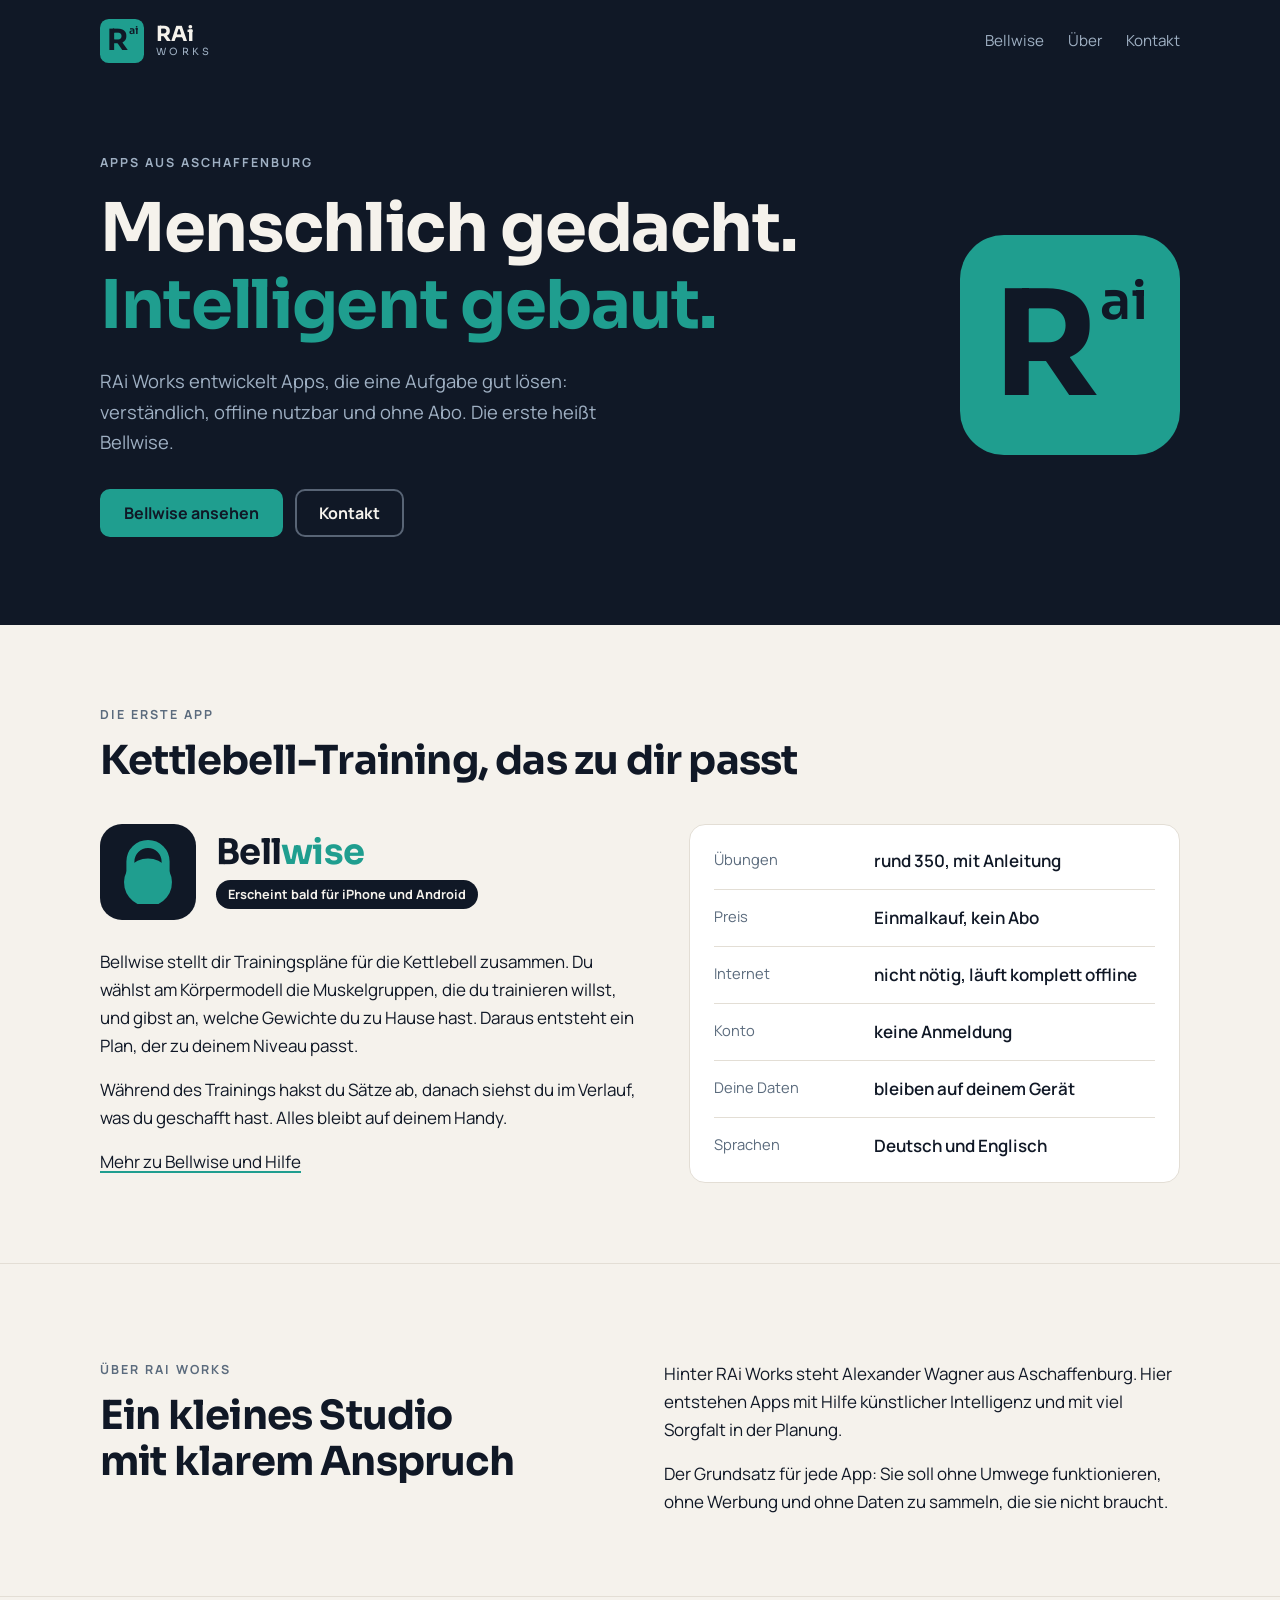
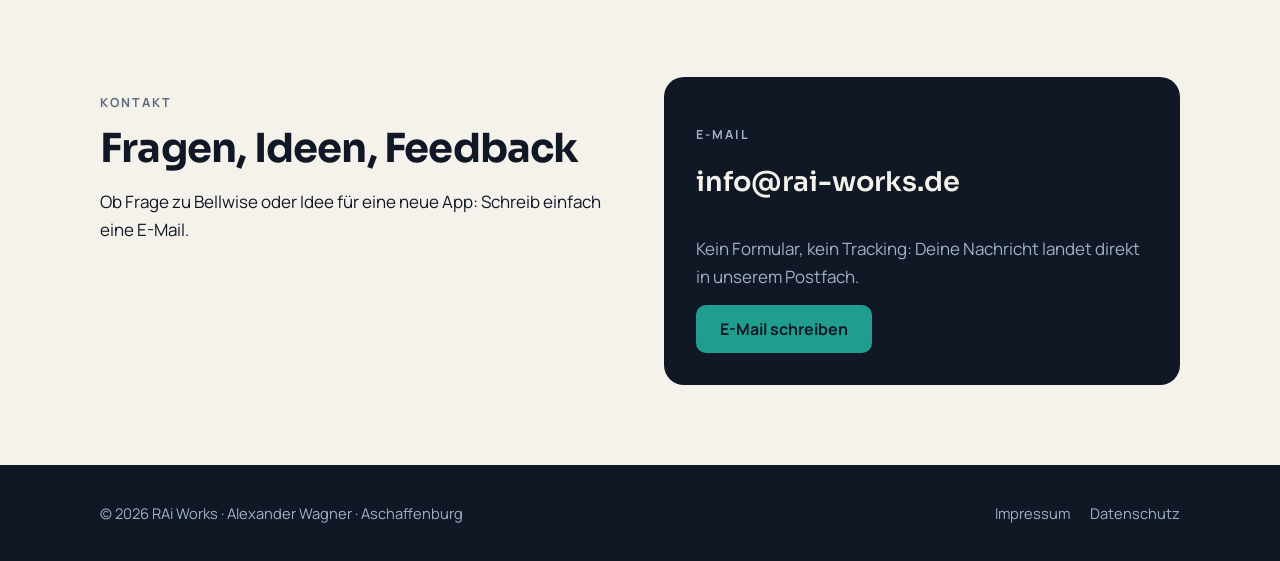
==== index.html @ acc21afa "Webseite rai-works.de: Startseite, Bellwise, Impressum, Datenschutz Co-Authored-By: Claude Opus 5.5 " ====
<!doctype html>
<html lang="de">
<head>
<meta charset="utf-8">
<meta name="viewport" content="width=device-width, initial-scale=1">
<title>RAi Works</title>
<meta name="description" content="RAi Works aus Aschaffenburg entwickelt Apps, die offline funktionieren und ohne Abo auskommen. Erste App: Bellwise für Kettlebell-Training.">
<link rel="icon" href="assets/favicon.svg" type="image/svg+xml">
<link rel="preload" href="assets/fonts/sora.woff2" as="font" type="font/woff2" crossorigin>
<link rel="stylesheet" href="assets/style.css">
</head>
<body>
<a class="skip" href="#inhalt">Zum Inhalt springen</a>
<header class="site-head">
  <div class="wrap">
    <a class="brand" href="index.html" aria-label="RAi Works – Startseite">
      <span class="tile" aria-hidden="true"><span class="r">R</span><span class="ai">ai</span></span>
      <span class="wordmark"><b>RAi</b><span>WORKS</span></span>
    </a>
    <nav class="nav" aria-label="Hauptmenü"><a href="bellwise.html">Bellwise</a><a href="index.html#ueber">Über</a><a href="index.html#kontakt">Kontakt</a></nav>
  </div>
</header>
<main id="inhalt">
<section class="hero">
  <div class="wrap">
    <div>
      <p class="eyebrow">Apps aus Aschaffenburg</p>
      <h1>Menschlich gedacht.<br><em>Intelligent gebaut.</em></h1>
      <p class="lead">RAi Works entwickelt Apps, die eine Aufgabe gut lösen: verständlich, offline nutzbar und ohne Abo. Die erste heißt Bellwise.</p>
      <div class="actions">
        <a class="btn" href="bellwise.html">Bellwise ansehen</a>
        <a class="btn ghost" href="#kontakt">Kontakt</a>
      </div>
    </div>
    <span class="tile" aria-hidden="true"><span class="r">R</span><span class="ai">ai</span></span>
  </div>
</section>

<section class="section" id="bellwise">
  <div class="wrap">
    <p class="eyebrow">Die erste App</p>
    <h2>Kettlebell-Training, das zu dir passt</h2>
    <div class="app">
      <div>
        <div class="app-head">
          <img class="app-icon" src="assets/bellwise-icon.svg" alt="" width="96" height="96">
          <div>
            <div class="app-name">Bell<span>wise</span></div>
            <span class="pill">Erscheint bald für iPhone und Android</span>
          </div>
        </div>
        <div class="app-text">
          <p>Bellwise stellt dir Trainingspläne für die Kettlebell zusammen. Du wählst am Körpermodell die Muskelgruppen, die du trainieren willst, und gibst an, welche Gewichte du zu Hause hast. Daraus entsteht ein Plan, der zu deinem Niveau passt.</p>
          <p>Während des Trainings hakst du Sätze ab, danach siehst du im Verlauf, was du geschafft hast. Alles bleibt auf deinem Handy.</p>
          <p><a href="bellwise.html">Mehr zu Bellwise und Hilfe</a></p>
        </div>
      </div>
      <dl class="specs">
        <div><dt>Übungen</dt><dd>rund 350, mit Anleitung</dd></div>
        <div><dt>Preis</dt><dd>Einmalkauf, kein Abo</dd></div>
        <div><dt>Internet</dt><dd>nicht nötig, läuft komplett offline</dd></div>
        <div><dt>Konto</dt><dd>keine Anmeldung</dd></div>
        <div><dt>Deine Daten</dt><dd>bleiben auf deinem Gerät</dd></div>
        <div><dt>Sprachen</dt><dd>Deutsch und Englisch</dd></div>
      </dl>
    </div>
  </div>
</section>

<section class="section" id="ueber">
  <div class="wrap split">
    <div>
      <p class="eyebrow">Über RAi Works</p>
      <h2>Ein kleines Studio mit klarem Anspruch</h2>
    </div>
    <div>
      <p>Hinter RAi Works steht Alexander Wagner aus Aschaffenburg. Hier entstehen Apps mit Hilfe künstlicher Intelligenz und mit viel Sorgfalt in der Planung.</p>
      <p>Der Grundsatz für jede App: Sie soll ohne Umwege funktionieren, ohne Werbung und ohne Daten zu sammeln, die sie nicht braucht.</p>
    </div>
  </div>
</section>

<section class="section" id="kontakt">
  <div class="wrap split">
    <div>
      <p class="eyebrow">Kontakt</p>
      <h2>Fragen, Ideen, Feedback</h2>
      <p>Ob Frage zu Bellwise oder Idee für eine neue App: Schreib einfach eine E-Mail.</p>
    </div>
    <div class="contact-card">
      <p class="eyebrow">E-Mail</p>
      <a class="mail" href="mailto:info@rai-works.de">info@rai-works.de</a>
      <p>Kein Formular, kein Tracking: Deine Nachricht landet direkt in unserem Postfach.</p>
      <div><a class="btn" href="mailto:info@rai-works.de">E-Mail schreiben</a></div>
    </div>
  </div>
</section>
</main>
<footer class="site-foot">
  <div class="wrap">
    <span>© 2026 RAi Works · Alexander Wagner · Aschaffenburg</span>
    <nav aria-label="Rechtliches"><a href="impressum.html">Impressum</a><a href="datenschutz.html">Datenschutz</a></nav>
  </div>
</footer>
</body>
</html>
---- assets/style.css ----
/* RAi Works – Layout: dunkler Kopf- und Heldbereich in Tiefnacht, Inhalt auf Elfenbein,
   Akzent Petrol nur für Marke, Buttons und große Schrift. Eine bewusste, helle Optik. */
:root {
  --ink: #101826;        /* Tiefnacht – Primärfarbe */
  --petrol: #1F9E8F;     /* Akzent */
  --petrol-ink: #0E6B60; /* Petrol, dunkel genug für kleine Schrift auf hell */
  --ivory: #F5F2EC;      /* Grund */
  --paper: #FFFFFF;
  --slate: #5B6B7D;      /* Nebentext auf hell */
  --fog: #9FB0C3;        /* Nebentext auf dunkel */
  --line: #E3DED5;
  --display: "Sora", "Segoe UI", system-ui, -apple-system, sans-serif;
  --body: "Manrope", "Segoe UI", system-ui, -apple-system, sans-serif;
  --wrap: 1120px;
  --text: 40rem;
  color-scheme: light;
}

@font-face { font-family: "Sora"; src: url("fonts/sora.woff2") format("woff2"); font-weight: 100 800; font-display: swap; }
@font-face { font-family: "Manrope"; src: url("fonts/manrope.woff2") format("woff2"); font-weight: 200 800; font-display: swap; }

*, *::before, *::after { box-sizing: border-box; }
html { -webkit-text-size-adjust: 100%; }
body {
  margin: 0;
  background: var(--ivory);
  color: var(--ink);
  font-family: var(--body);
  font-size: 1.0625rem;
  line-height: 1.65;
}
img, svg { max-width: 100%; }
h1, h2, h3 { font-family: var(--display); line-height: 1.15; letter-spacing: -0.02em; text-wrap: balance; margin: 0; }
p { margin: 0; }
a { color: var(--ink); text-decoration-color: var(--petrol); text-decoration-thickness: 2px; text-underline-offset: 3px; }
a:hover { color: var(--petrol-ink); }
:focus-visible { outline: 3px solid var(--petrol); outline-offset: 3px; border-radius: 4px; }

.wrap {
  max-width: var(--wrap);
  margin: 0 auto;
  padding-left: max(20px, env(safe-area-inset-left, 0px));
  padding-right: max(20px, env(safe-area-inset-right, 0px));
}
.skip { position: absolute; left: -999px; top: 8px; background: var(--paper); padding: 8px 12px; z-index: 20; }
.skip:focus { left: 12px; }

/* Kopfzeile */
.site-head { background: var(--ink); color: var(--ivory); }
.site-head .wrap { display: flex; align-items: center; justify-content: space-between; gap: 16px 32px; flex-wrap: wrap; padding-block: 18px; }
.brand { display: inline-flex; align-items: center; gap: 12px; text-decoration: none; color: var(--ivory); }
.brand:hover { color: var(--ivory); }
.tile {
  --s: 44px;
  width: var(--s); height: var(--s); border-radius: calc(var(--s) * 0.2);
  background: var(--petrol); color: var(--ink);
  display: inline-flex; align-items: center; justify-content: center;
  font-family: var(--display); font-weight: 700; line-height: 1; flex: none;
}
.tile .r { font-size: calc(var(--s) * 0.66); }
.tile .ai { font-size: calc(var(--s) * 0.24); font-weight: 600; align-self: flex-start; margin-top: calc(var(--s) * 0.18); margin-left: 1px; }
.wordmark { display: flex; flex-direction: column; gap: 3px; font-family: var(--display); line-height: 1; }
.wordmark b { font-size: 1.3rem; font-weight: 700; letter-spacing: -0.01em; }
.wordmark span { font-size: 0.62rem; letter-spacing: 0.34em; color: var(--fog); }
.nav { display: flex; gap: 4px 24px; flex-wrap: wrap; font-size: 0.95rem; }
.nav a { color: var(--fog); text-decoration: none; padding-block: 10px; }
.nav a:hover, .nav a[aria-current="page"] { color: var(--ivory); }
.nav a[aria-current="page"] { box-shadow: inset 0 -2px 0 var(--petrol); }

/* Heldbereich */
.hero { background: var(--ink); color: var(--ivory); }
.hero .wrap { display: grid; grid-template-columns: minmax(0, 1fr) auto; align-items: center; gap: 40px; padding-block: 72px 88px; }
.eyebrow { font-size: 0.78rem; font-weight: 700; letter-spacing: 0.16em; text-transform: uppercase; color: var(--slate); }
.hero .eyebrow { color: var(--fog); }
.hero h1 { font-size: clamp(2.4rem, 6vw, 4.2rem); font-weight: 700; margin-top: 16px; }
.hero h1 em { font-style: normal; color: var(--petrol); }
.hero p.lead { color: var(--fog); font-size: 1.15rem; max-width: 34rem; margin-top: 22px; }
.hero .actions { display: flex; gap: 12px; flex-wrap: wrap; margin-top: 32px; }
.hero .tile { --s: clamp(150px, 20vw, 220px); }

.btn {
  display: inline-flex; align-items: center; justify-content: center; min-height: 48px; padding: 0 22px;
  border-radius: 10px; font-weight: 700; font-size: 1rem; text-decoration: none;
  background: var(--petrol); color: var(--ink); border: 2px solid var(--petrol);
}
.btn:hover { background: #26B3A2; border-color: #26B3A2; color: var(--ink); }
.btn.ghost { background: transparent; color: var(--ivory); border-color: rgba(159, 176, 195, 0.5); }
.btn.ghost:hover { border-color: var(--ivory); color: var(--ivory); }
.btn.dark { background: var(--ink); color: var(--ivory); border-color: var(--ink); }
.btn.dark:hover { background: #1E2A3E; border-color: #1E2A3E; color: var(--ivory); }

/* Abschnitte */
.section { padding-block: 80px; }
.section + .section { border-top: 1px solid var(--line); }
.section h2 { font-size: clamp(1.8rem, 3.6vw, 2.5rem); margin-top: 12px; }
.section .intro { max-width: var(--text); margin-top: 16px; color: var(--slate); font-size: 1.1rem; }

/* Bellwise */
.app { display: grid; grid-template-columns: minmax(0, 1.1fr) minmax(0, 1fr); gap: 48px; align-items: start; margin-top: 40px; }
.app-head { display: flex; align-items: center; gap: 20px; }
.app-icon { width: 96px; height: 96px; border-radius: 22px; flex: none; }
.app-name { font-family: var(--display); font-size: 2.2rem; font-weight: 700; letter-spacing: -0.02em; line-height: 1; }
.app-name span { color: var(--petrol); }
.pill { display: inline-block; margin-top: 10px; padding: 4px 12px; border-radius: 999px; background: var(--ink); color: var(--ivory); font-size: 0.8rem; font-weight: 700; }
.app-text { display: flex; flex-direction: column; gap: 16px; margin-top: 28px; max-width: var(--text); }
.specs { margin: 0; background: var(--paper); border: 1px solid var(--line); border-radius: 16px; padding: 8px 24px; }
.specs div { display: grid; grid-template-columns: 9rem minmax(0, 1fr); gap: 16px; padding-block: 14px; border-bottom: 1px solid var(--line); }
.specs div:last-child { border-bottom: 0; }
.specs dt { color: var(--slate); font-size: 0.92rem; }
.specs dd { margin: 0; font-weight: 600; }
.note { font-size: 0.92rem; color: var(--slate); }

/* Über und Kontakt */
.split { display: grid; grid-template-columns: minmax(0, 1fr) minmax(0, 1fr); gap: 48px; }
.split p { margin-top: 16px; max-width: var(--text); }
.contact-card { background: var(--ink); color: var(--ivory); border-radius: 20px; padding: 32px; display: flex; flex-direction: column; gap: 14px; align-self: start; }
.contact-card .eyebrow { color: var(--fog); }
.contact-card .mail { font-family: var(--display); font-size: clamp(1.3rem, 3vw, 1.7rem); font-weight: 600; color: var(--ivory); text-decoration: none; overflow-wrap: anywhere; }
.contact-card .mail:hover { color: var(--petrol); }
.contact-card p { color: var(--fog); }

/* Textseiten (Impressum, Datenschutz, Support) */
.page-head { background: var(--ink); color: var(--ivory); }
.page-head .wrap { padding-block: 56px 64px; }
.page-head h1 { font-size: clamp(2rem, 5vw, 3rem); margin-top: 12px; }
.page-head .eyebrow { color: var(--fog); }
.page-head p { color: var(--fog); margin-top: 14px; max-width: var(--text); }
.prose { max-width: var(--text); padding-block: 56px 88px; display: flex; flex-direction: column; gap: 14px; }
.prose h2 { font-size: 1.35rem; margin-top: 28px; }
.prose h2:first-child { margin-top: 0; }
.prose h3 { font-size: 1.08rem; margin-top: 12px; }
.prose ul { margin: 0; padding-left: 1.2em; display: flex; flex-direction: column; gap: 6px; }
.prose address { font-style: normal; }
.faq { display: flex; flex-direction: column; gap: 12px; }
.faq details { background: var(--paper); border: 1px solid var(--line); border-radius: 12px; padding: 0 20px; }
.faq summary { cursor: pointer; font-weight: 700; padding-block: 16px; list-style-position: outside; }
.faq details[open] summary { border-bottom: 1px solid var(--line); margin-bottom: 14px; }
.faq details > p, .faq details > ol { margin: 0 0 18px; }
.faq ol { padding-left: 1.2em; display: flex; flex-direction: column; gap: 4px; }

/* Fußzeile */
.site-foot { background: var(--ink); color: var(--fog); font-size: 0.92rem; }
.site-foot .wrap { display: flex; justify-content: space-between; align-items: center; gap: 12px 24px; flex-wrap: wrap; padding-block: 28px; }
.site-foot nav { display: flex; gap: 20px; flex-wrap: wrap; }
.site-foot a { color: var(--fog); text-decoration: none; padding-block: 8px; }
.site-foot a:hover { color: var(--ivory); }

@media (max-width: 760px) {
  .hero .wrap { grid-template-columns: minmax(0, 1fr); padding-block: 48px 64px; }
  .hero .tile { display: none; }
  .app, .split { grid-template-columns: minmax(0, 1fr); gap: 32px; }
  .specs div { grid-template-columns: minmax(0, 1fr); gap: 2px; }
  .section { padding-block: 56px; }
}
@media (prefers-reduced-motion: reduce) { * { scroll-behavior: auto !important; } }
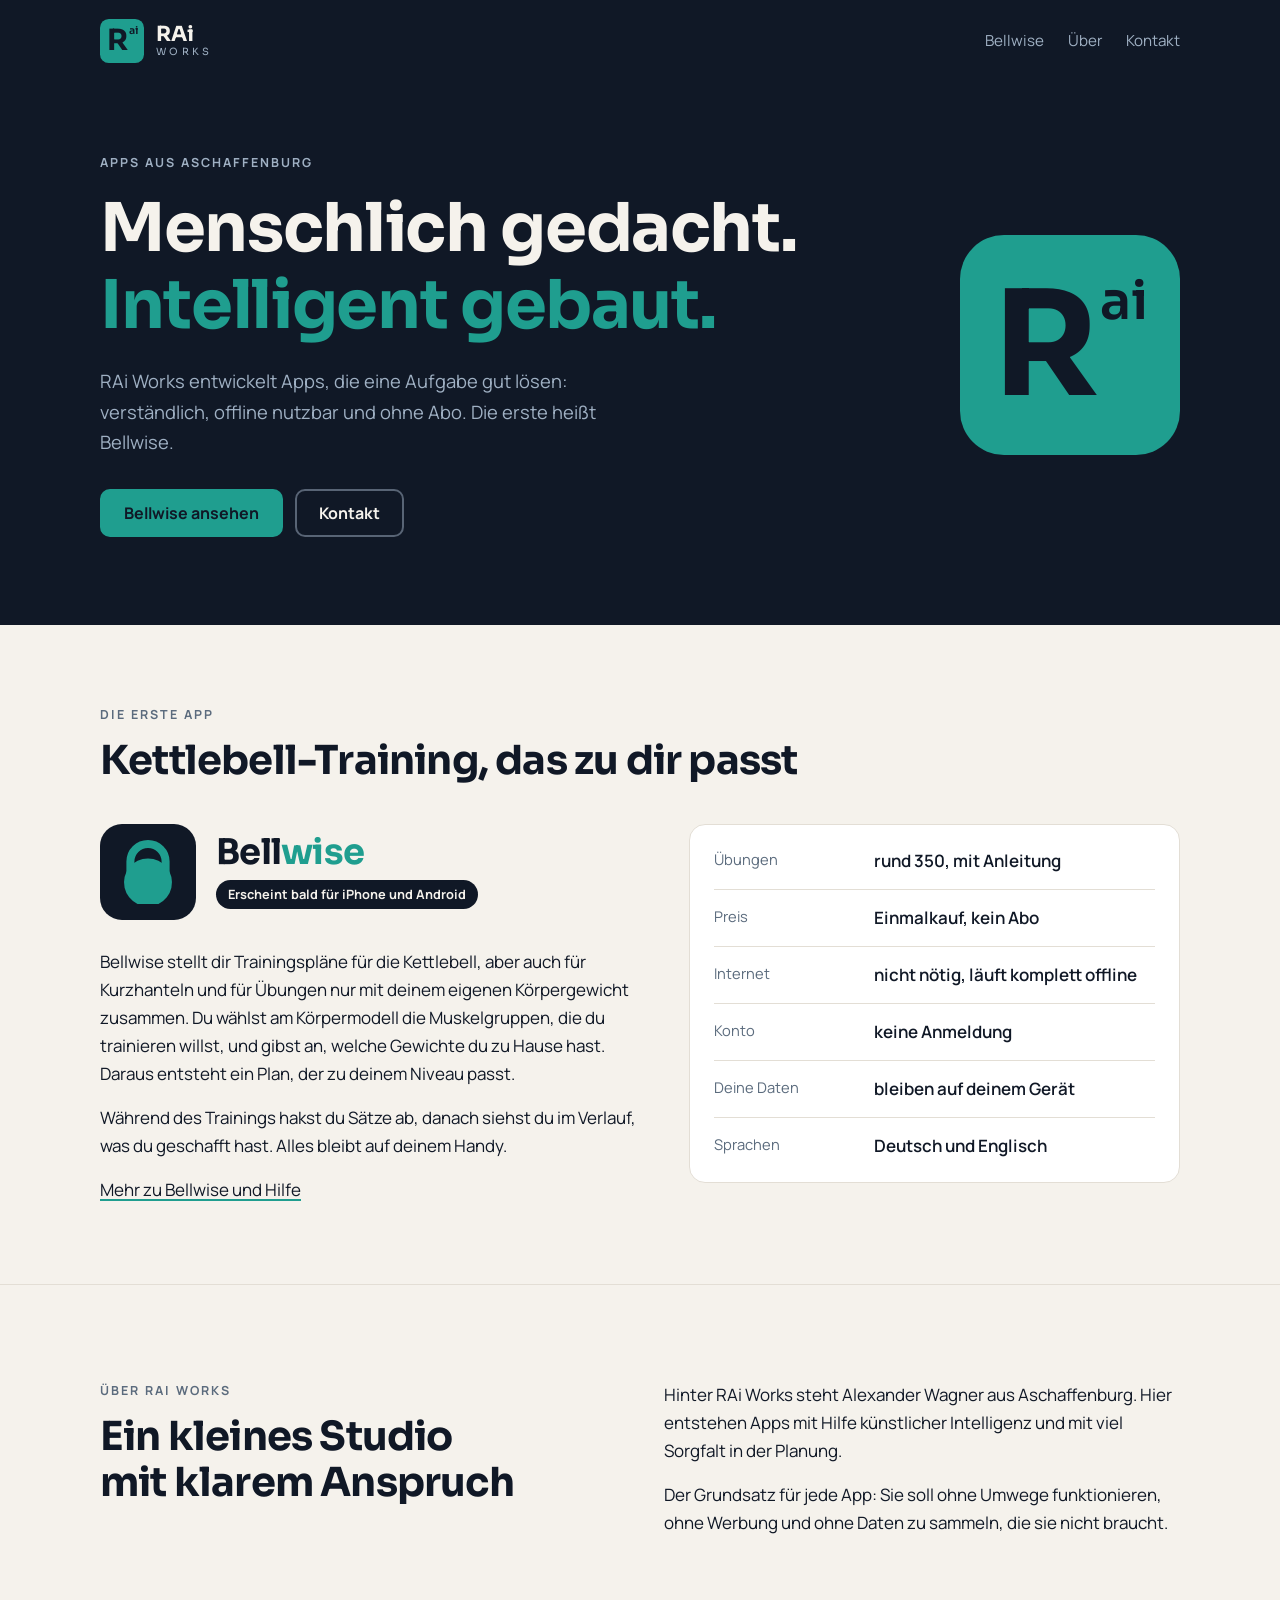
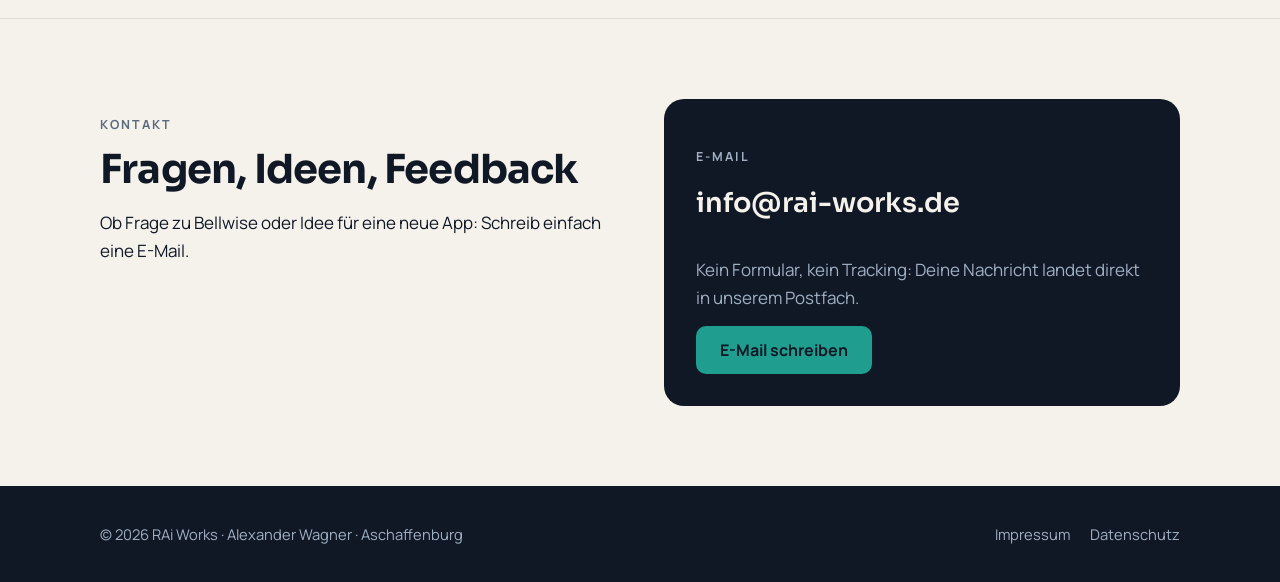
==== commit 2a33f737: "Update description of Bellwise training plans" ====
--- a/index.html
+++ b/index.html
@@ -50,7 +50,7 @@
           </div>
         </div>
         <div class="app-text">
-          <p>Bellwise stellt dir Trainingspläne für die Kettlebell zusammen. Du wählst am Körpermodell die Muskelgruppen, die du trainieren willst, und gibst an, welche Gewichte du zu Hause hast. Daraus entsteht ein Plan, der zu deinem Niveau passt.</p>
+          <p>Bellwise stellt dir Trainingspläne für die Kettlebell, aber auch für Kurzhanteln und für Übungen nur mit deinem eigenen Körpergewicht zusammen. Du wählst am Körpermodell die Muskelgruppen, die du trainieren willst, und gibst an, welche Gewichte du zu Hause hast. Daraus entsteht ein Plan, der zu deinem Niveau passt.</p>
           <p>Während des Trainings hakst du Sätze ab, danach siehst du im Verlauf, was du geschafft hast. Alles bleibt auf deinem Handy.</p>
           <p><a href="bellwise.html">Mehr zu Bellwise und Hilfe</a></p>
         </div>
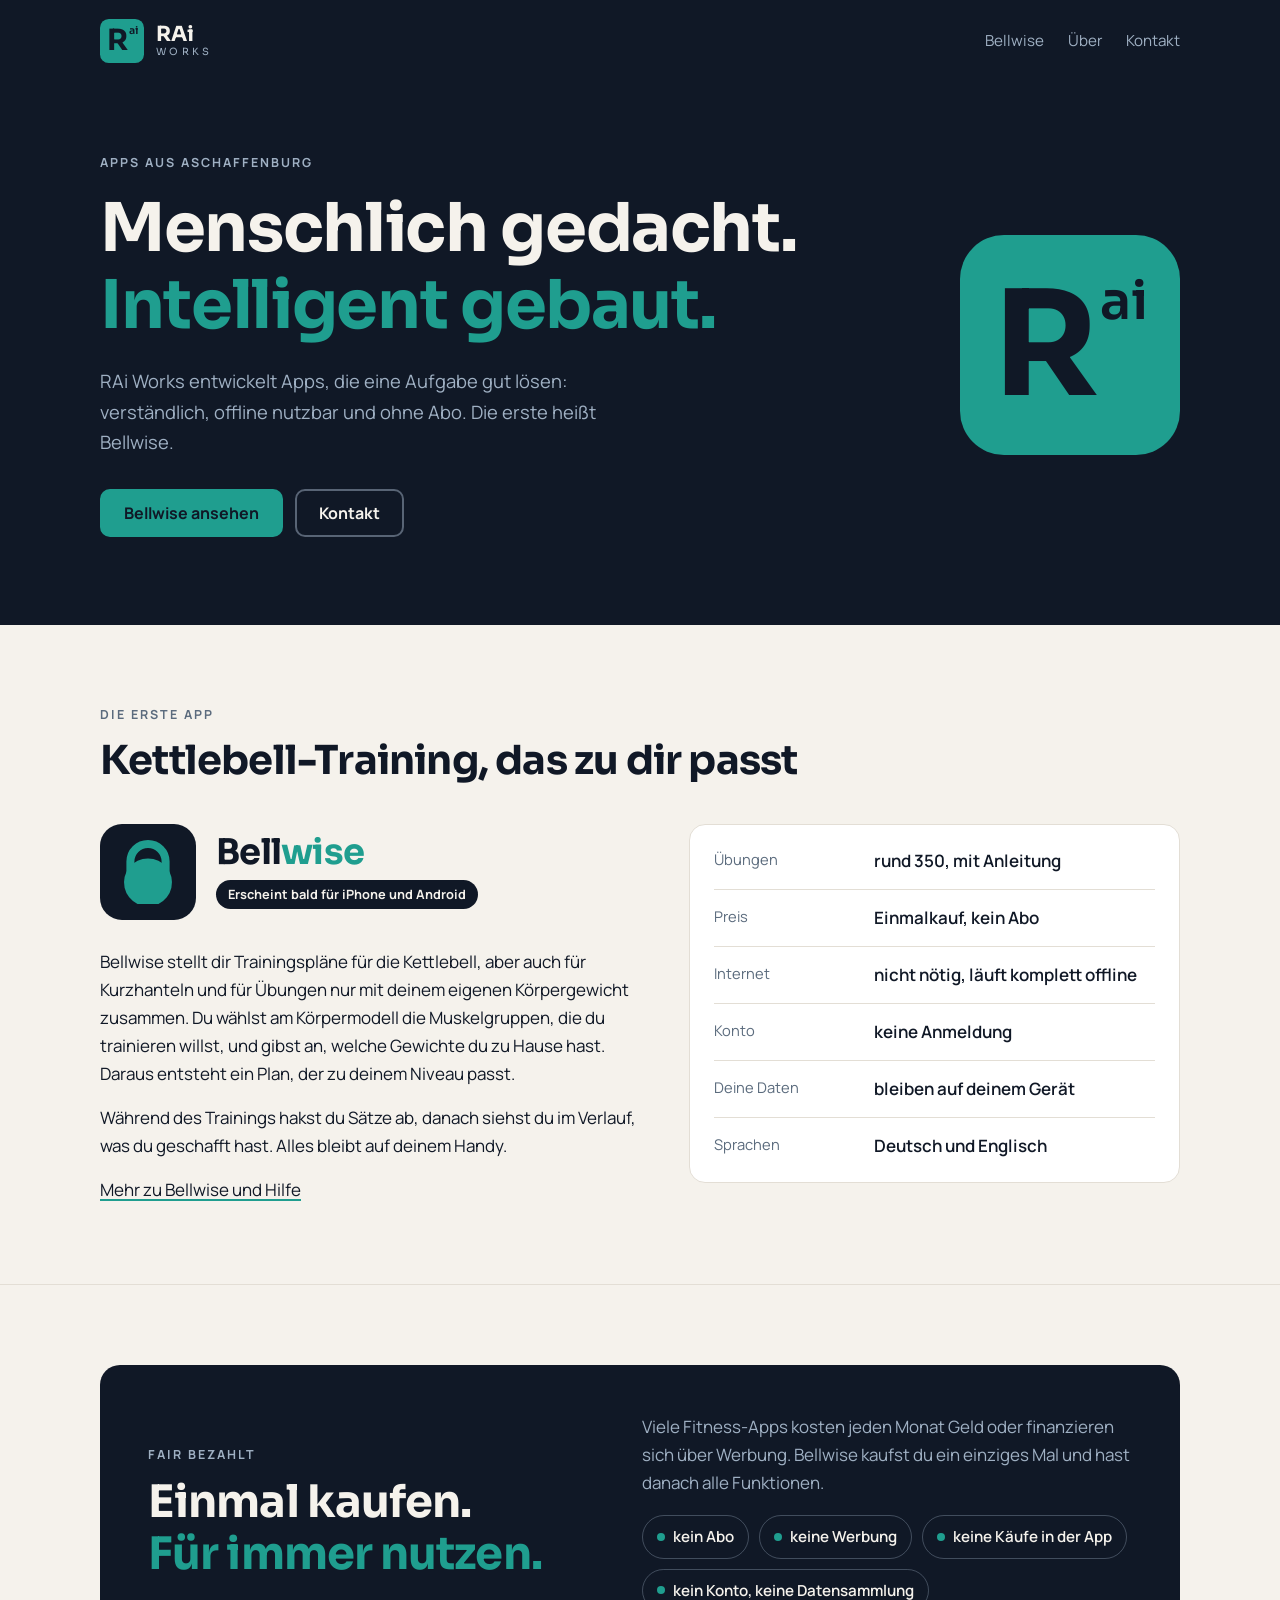
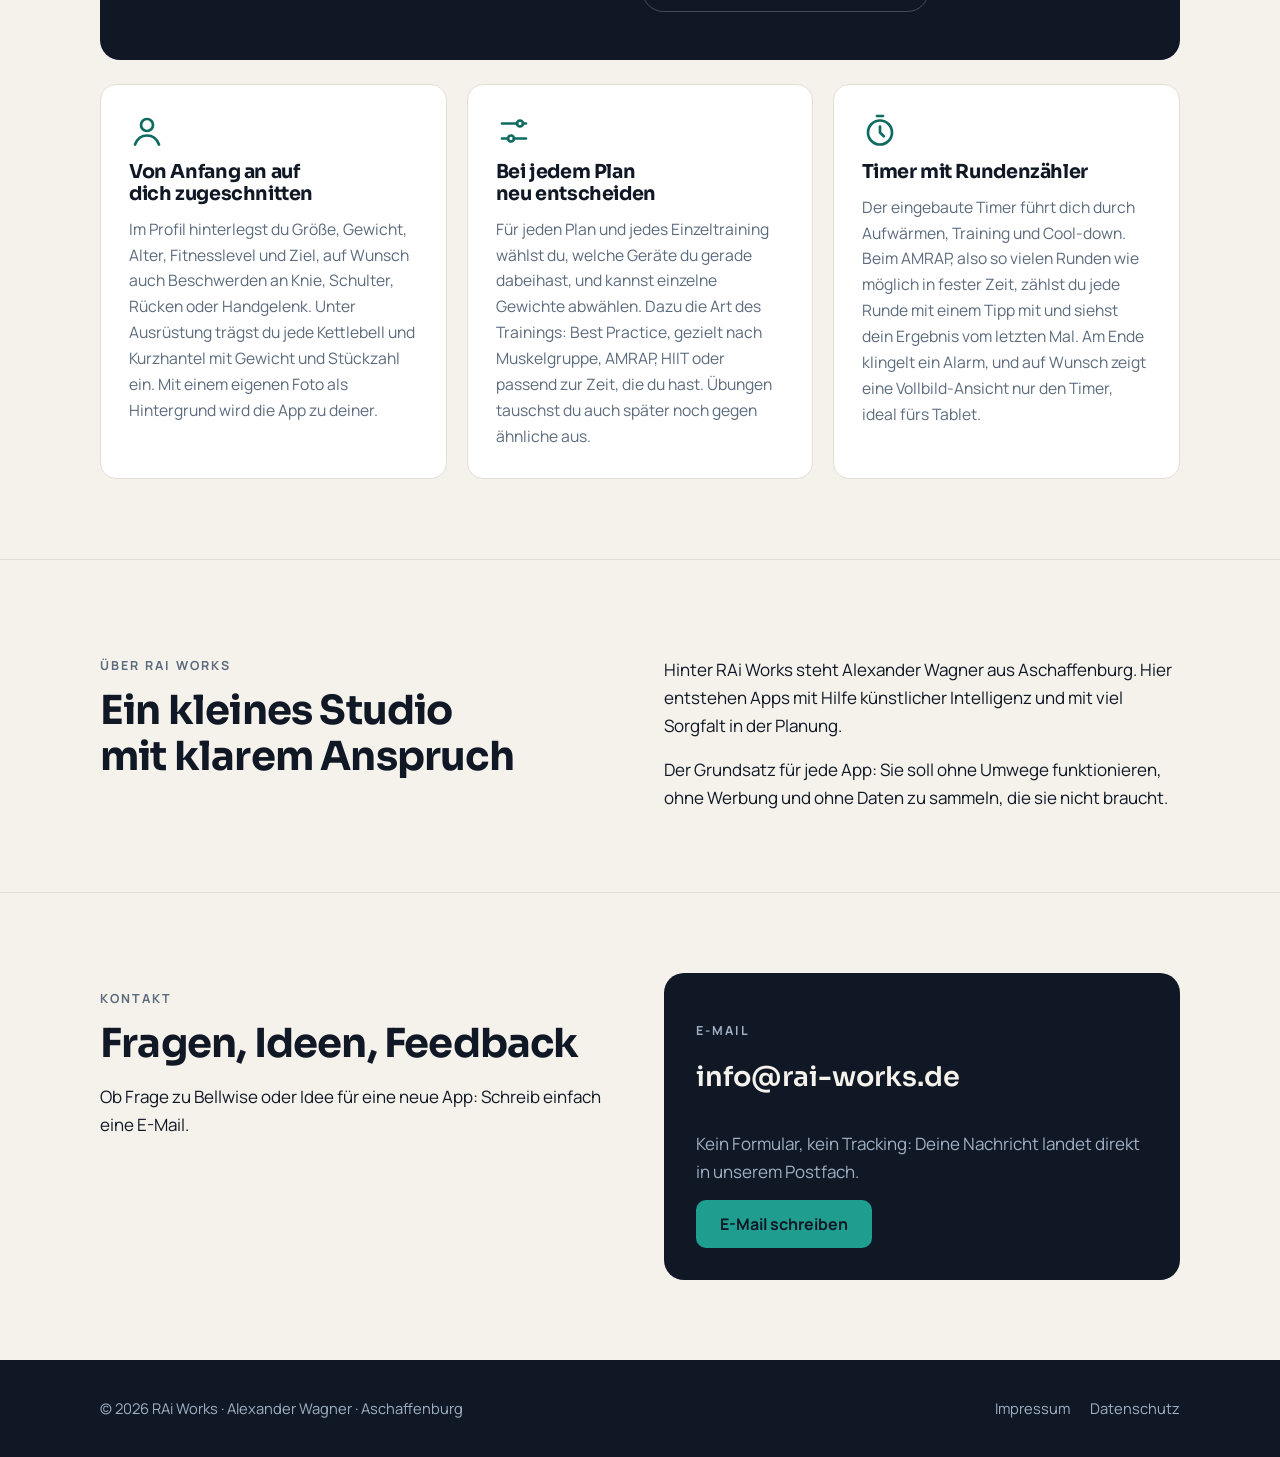
==== commit 311415ae: "Startseite: Bereich mit Vorteilen von Bellwise (Einmalkauf, Anpassung, Timer) Co-Authored-By: Claude" ====
--- a/index.html
+++ b/index.html
@@ -67,6 +67,44 @@
   </div>
 </section>
 
+<section class="section" id="vorteile">
+  <div class="wrap">
+    <div class="value-band">
+      <div>
+        <p class="eyebrow">Fair bezahlt</p>
+        <h2>Einmal kaufen.<br><em>Für immer nutzen.</em></h2>
+      </div>
+      <div class="value-text">
+        <p>Viele Fitness-Apps kosten jeden Monat Geld oder finanzieren sich über Werbung. Bellwise kaufst du ein einziges Mal und hast danach alle Funktionen.</p>
+        <ul class="value-list">
+          <li>kein Abo</li>
+          <li>keine Werbung</li>
+          <li>keine Käufe in der App</li>
+          <li>kein Konto, keine Datensammlung</li>
+        </ul>
+      </div>
+    </div>
+
+    <div class="features">
+      <article class="feature">
+        <svg class="feature-icon" viewBox="0 0 24 24" aria-hidden="true"><circle cx="12" cy="8" r="4"/><path d="M4 21c1.5-4 4.5-6 8-6s6.5 2 8 6"/></svg>
+        <h3>Von Anfang an auf dich zugeschnitten</h3>
+        <p>Im Profil hinterlegst du Größe, Gewicht, Alter, Fitnesslevel und Ziel, auf Wunsch auch Beschwerden an Knie, Schulter, Rücken oder Handgelenk. Unter Ausrüstung trägst du jede Kettlebell und Kurzhantel mit Gewicht und Stückzahl ein. Mit einem eigenen Foto als Hintergrund wird die App zu deiner.</p>
+      </article>
+      <article class="feature">
+        <svg class="feature-icon" viewBox="0 0 24 24" aria-hidden="true"><path d="M4 7h10M18 7h2M4 17h4M12 17h8"/><circle cx="16" cy="7" r="2"/><circle cx="10" cy="17" r="2"/></svg>
+        <h3>Bei jedem Plan neu entscheiden</h3>
+        <p>Für jeden Plan und jedes Einzeltraining wählst du, welche Geräte du gerade dabeihast, und kannst einzelne Gewichte abwählen. Dazu die Art des Trainings: Best Practice, gezielt nach Muskelgruppe, AMRAP, HIIT oder passend zur Zeit, die du hast. Übungen tauschst du auch später noch gegen ähnliche aus.</p>
+      </article>
+      <article class="feature">
+        <svg class="feature-icon" viewBox="0 0 24 24" aria-hidden="true"><circle cx="12" cy="13" r="8"/><path d="M12 9v4l2.5 2.5M10 2h4"/></svg>
+        <h3>Timer mit Rundenzähler</h3>
+        <p>Der eingebaute Timer führt dich durch Aufwärmen, Training und Cool-down. Beim AMRAP, also so vielen Runden wie möglich in fester Zeit, zählst du jede Runde mit einem Tipp mit und siehst dein Ergebnis vom letzten Mal. Am Ende klingelt ein Alarm, und auf Wunsch zeigt eine Vollbild-Ansicht nur den Timer, ideal fürs Tablet.</p>
+      </article>
+    </div>
+  </div>
+</section>
+
 <section class="section" id="ueber">
   <div class="wrap split">
     <div>
--- a/assets/style.css
+++ b/assets/style.css
@@ -110,6 +110,28 @@
 .specs dd { margin: 0; font-weight: 600; }
 .note { font-size: 0.92rem; color: var(--slate); }
 
+/* Vorteile */
+.value-band {
+  background: var(--ink); color: var(--ivory); border-radius: 20px;
+  padding: clamp(28px, 5vw, 48px);
+  display: grid; grid-template-columns: minmax(0, 1fr) minmax(0, 1.1fr); gap: 32px 48px; align-items: center;
+}
+.value-band .eyebrow { color: var(--fog); }
+.value-band h2 { font-size: clamp(1.9rem, 4vw, 2.8rem); margin-top: 12px; color: var(--ivory); }
+.value-band h2 em { font-style: normal; color: var(--petrol); }
+.value-text { display: flex; flex-direction: column; gap: 18px; color: var(--fog); }
+.value-list { list-style: none; margin: 0; padding: 0; display: flex; flex-wrap: wrap; gap: 10px; }
+.value-list li {
+  display: inline-flex; align-items: center; gap: 8px; padding: 8px 14px; border-radius: 999px;
+  border: 1px solid rgba(159, 176, 195, 0.35); color: var(--ivory); font-weight: 600; font-size: 0.95rem;
+}
+.value-list li::before { content: ""; width: 8px; height: 8px; border-radius: 50%; background: var(--petrol); flex: none; }
+.features { display: grid; grid-template-columns: repeat(3, minmax(0, 1fr)); gap: 20px; margin-top: 24px; }
+.feature { background: var(--paper); border: 1px solid var(--line); border-radius: 16px; padding: 28px; display: flex; flex-direction: column; gap: 12px; }
+.feature h3 { font-size: 1.2rem; }
+.feature p { color: var(--slate); font-size: 0.98rem; }
+.feature-icon { width: 36px; height: 36px; fill: none; stroke: var(--petrol-ink); stroke-width: 1.8; stroke-linecap: round; stroke-linejoin: round; }
+
 /* Über und Kontakt */
 .split { display: grid; grid-template-columns: minmax(0, 1fr) minmax(0, 1fr); gap: 48px; }
 .split p { margin-top: 16px; max-width: var(--text); }
@@ -148,7 +170,8 @@
 @media (max-width: 760px) {
   .hero .wrap { grid-template-columns: minmax(0, 1fr); padding-block: 48px 64px; }
   .hero .tile { display: none; }
-  .app, .split { grid-template-columns: minmax(0, 1fr); gap: 32px; }
+  .app, .split, .value-band { grid-template-columns: minmax(0, 1fr); gap: 32px; }
+  .features { grid-template-columns: minmax(0, 1fr); }
   .specs div { grid-template-columns: minmax(0, 1fr); gap: 2px; }
   .section { padding-block: 56px; }
 }
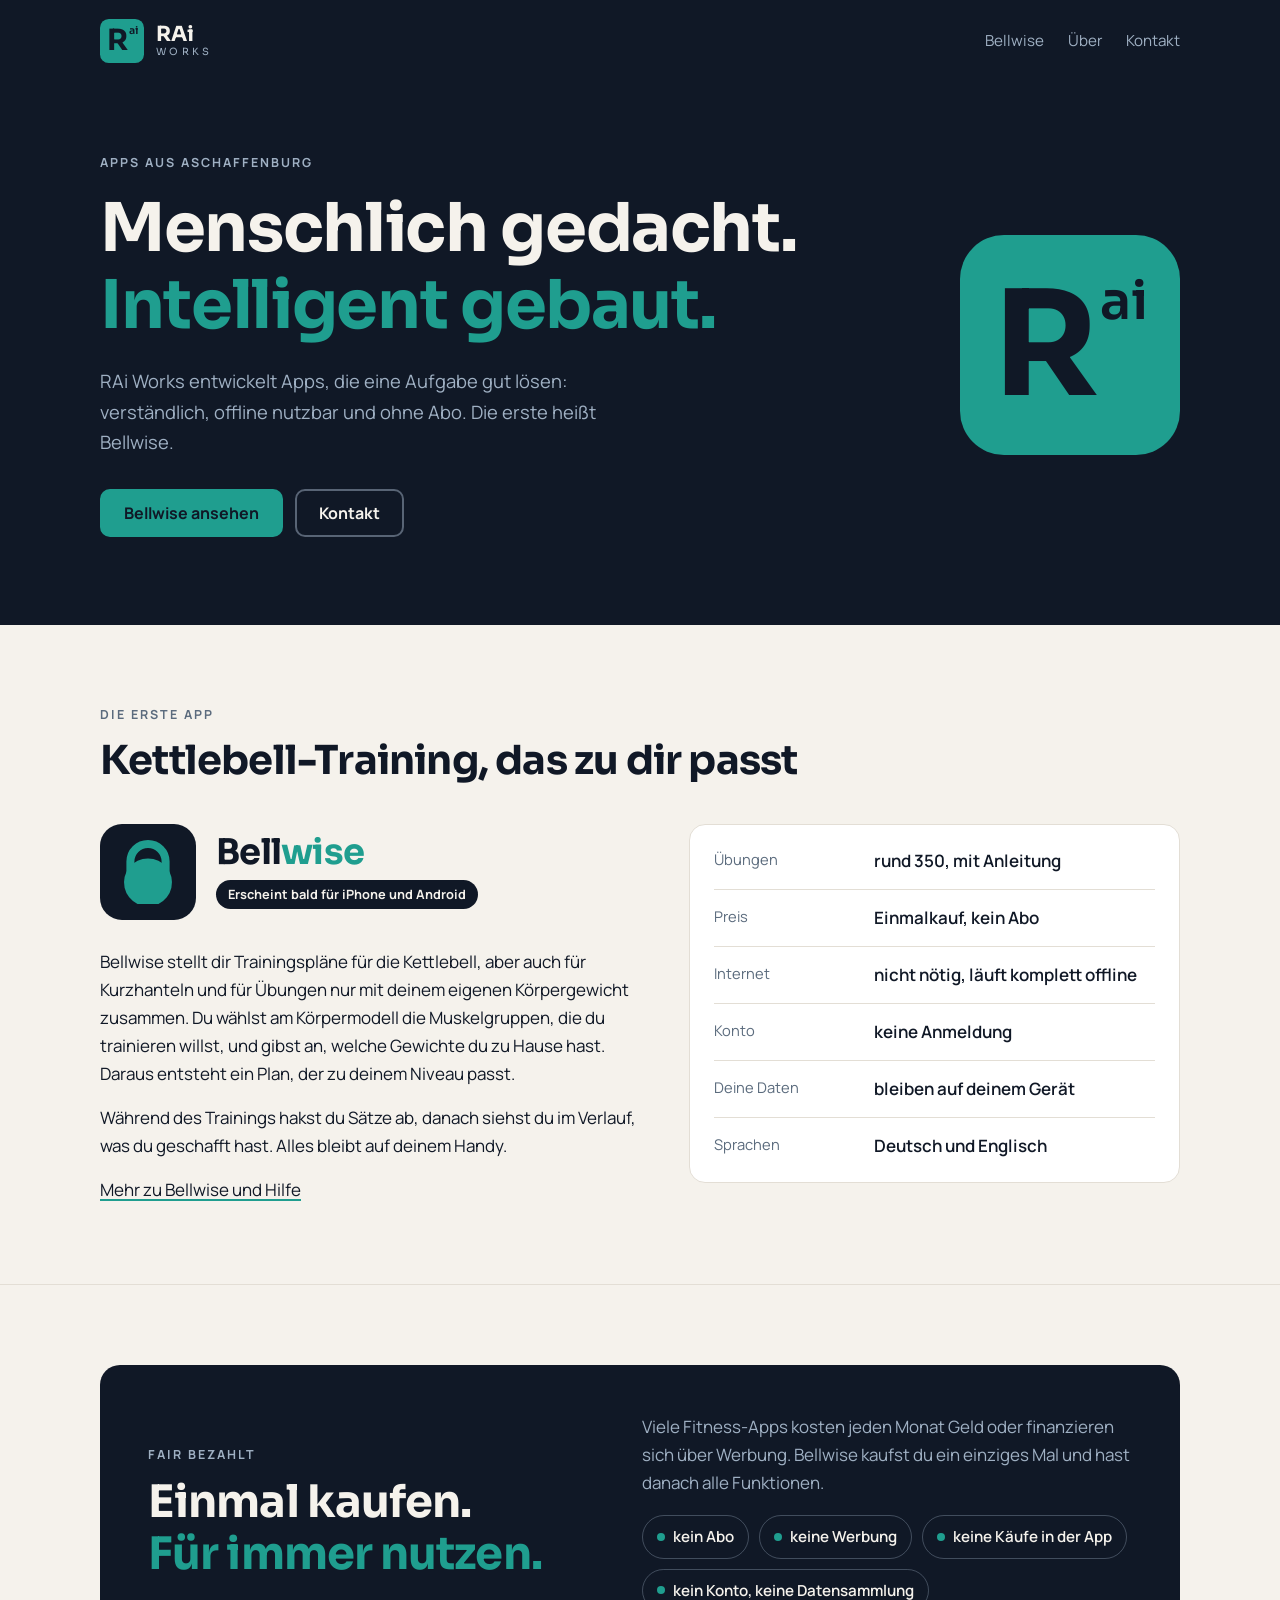
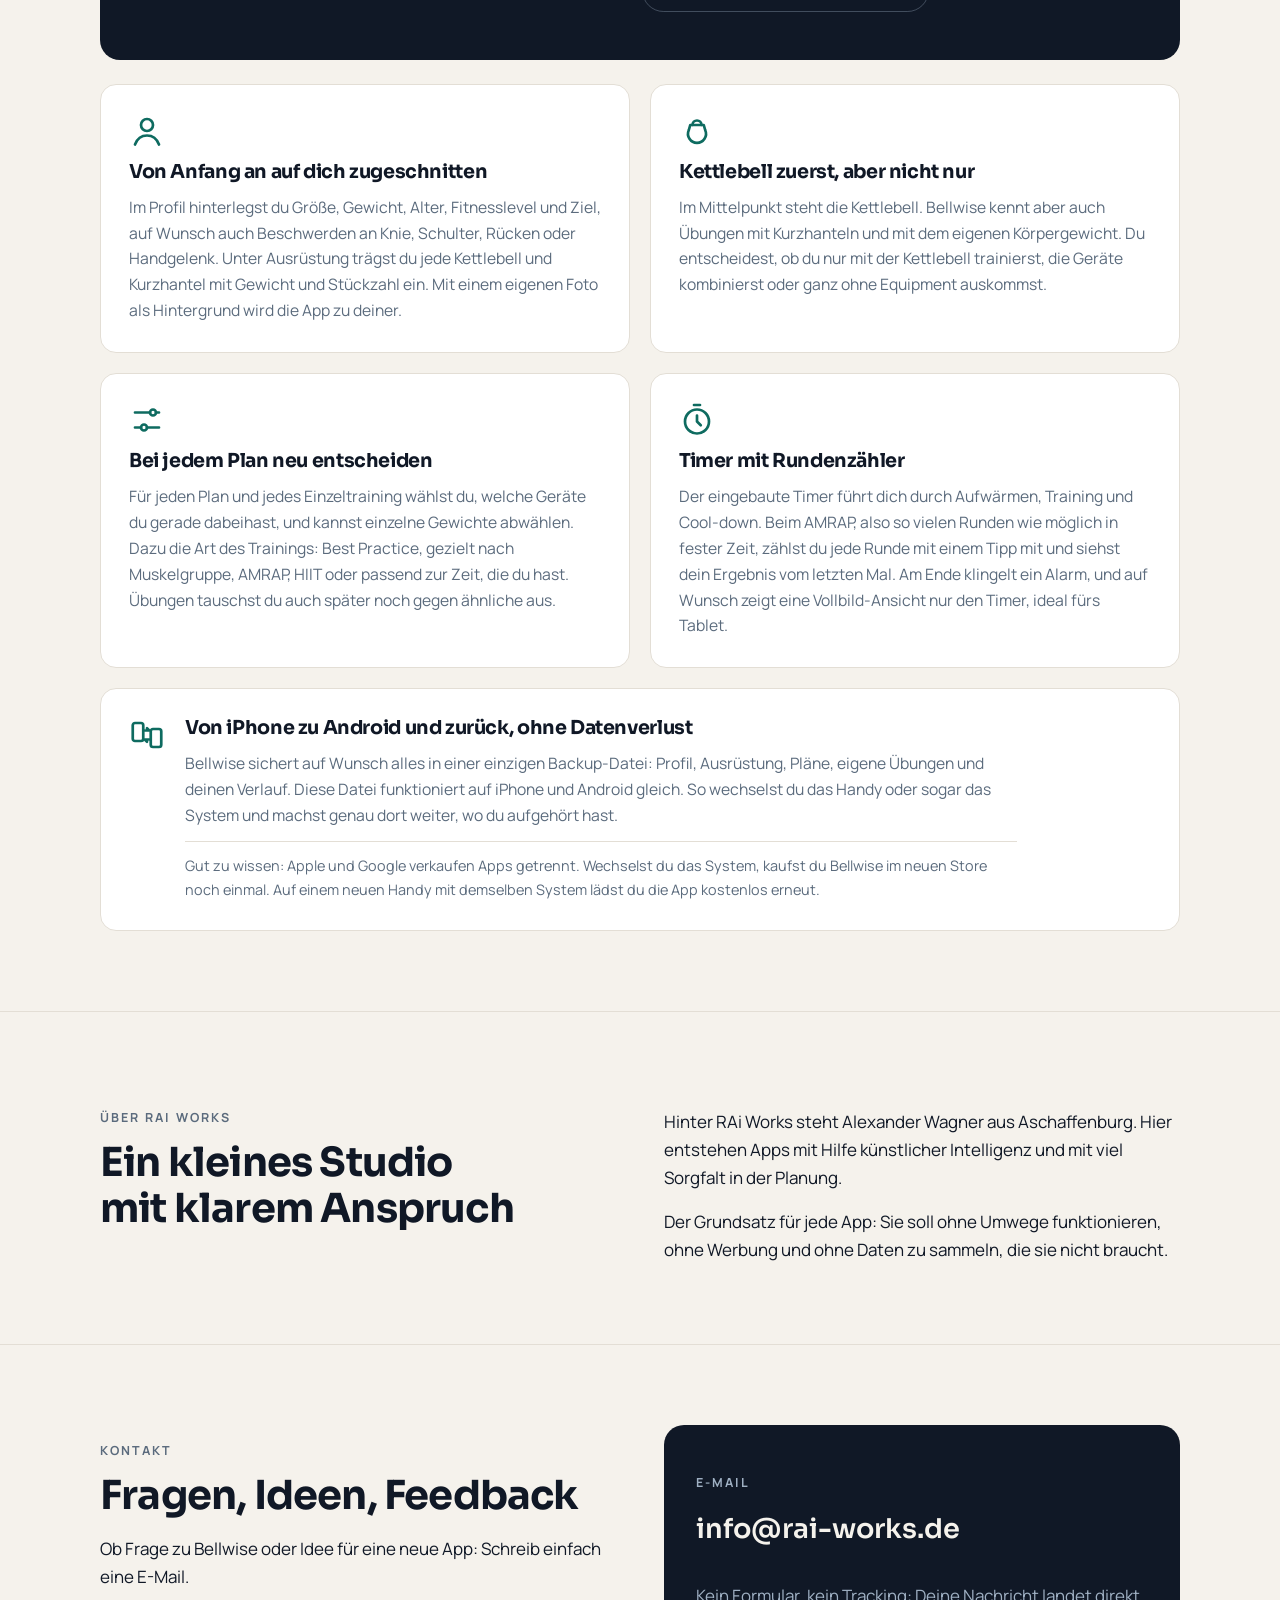
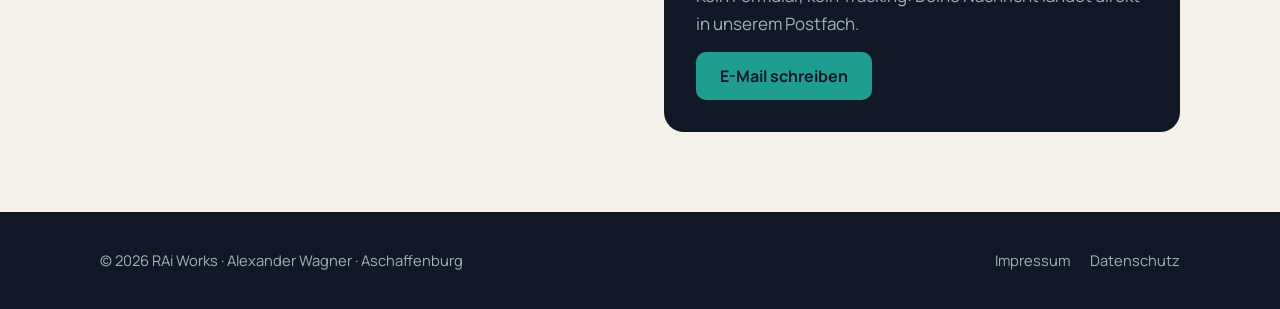
==== commit e4222bae: "Startseite: Kettlebell plus Kurzhantel und Körpergewicht, Systemwechsel per Backup Co-Authored-By: C" ====
--- a/index.html
+++ b/index.html
@@ -92,6 +92,11 @@
         <p>Im Profil hinterlegst du Größe, Gewicht, Alter, Fitnesslevel und Ziel, auf Wunsch auch Beschwerden an Knie, Schulter, Rücken oder Handgelenk. Unter Ausrüstung trägst du jede Kettlebell und Kurzhantel mit Gewicht und Stückzahl ein. Mit einem eigenen Foto als Hintergrund wird die App zu deiner.</p>
       </article>
       <article class="feature">
+        <svg class="feature-icon" viewBox="0 0 24 24" aria-hidden="true"><path d="M9 8a3 3 0 1 1 6 0"/><path d="M7.5 8h9l1 3.5a6 6 0 1 1-11 0z"/></svg>
+        <h3>Kettlebell zuerst, aber nicht nur</h3>
+        <p>Im Mittelpunkt steht die Kettlebell. Bellwise kennt aber auch Übungen mit Kurzhanteln und mit dem eigenen Körpergewicht. Du entscheidest, ob du nur mit der Kettlebell trainierst, die Geräte kombinierst oder ganz ohne Equipment auskommst.</p>
+      </article>
+      <article class="feature">
         <svg class="feature-icon" viewBox="0 0 24 24" aria-hidden="true"><path d="M4 7h10M18 7h2M4 17h4M12 17h8"/><circle cx="16" cy="7" r="2"/><circle cx="10" cy="17" r="2"/></svg>
         <h3>Bei jedem Plan neu entscheiden</h3>
         <p>Für jeden Plan und jedes Einzeltraining wählst du, welche Geräte du gerade dabeihast, und kannst einzelne Gewichte abwählen. Dazu die Art des Trainings: Best Practice, gezielt nach Muskelgruppe, AMRAP, HIIT oder passend zur Zeit, die du hast. Übungen tauschst du auch später noch gegen ähnliche aus.</p>
@@ -100,6 +105,14 @@
         <svg class="feature-icon" viewBox="0 0 24 24" aria-hidden="true"><circle cx="12" cy="13" r="8"/><path d="M12 9v4l2.5 2.5M10 2h4"/></svg>
         <h3>Timer mit Rundenzähler</h3>
         <p>Der eingebaute Timer führt dich durch Aufwärmen, Training und Cool-down. Beim AMRAP, also so vielen Runden wie möglich in fester Zeit, zählst du jede Runde mit einem Tipp mit und siehst dein Ergebnis vom letzten Mal. Am Ende klingelt ein Alarm, und auf Wunsch zeigt eine Vollbild-Ansicht nur den Timer, ideal fürs Tablet.</p>
+      </article>
+      <article class="feature wide">
+        <svg class="feature-icon" viewBox="0 0 24 24" aria-hidden="true"><rect x="2.5" y="4" width="7" height="12" rx="1.5"/><rect x="14.5" y="8" width="7" height="12" rx="1.5"/><path d="M10.5 9h3l-1.5-1.5M13.5 15h-3l1.5 1.5"/></svg>
+        <div class="feature-body">
+          <h3>Von iPhone zu Android und zurück, ohne Datenverlust</h3>
+          <p>Bellwise sichert auf Wunsch alles in einer einzigen Backup-Datei: Profil, Ausrüstung, Pläne, eigene Übungen und deinen Verlauf. Diese Datei funktioniert auf iPhone und Android gleich. So wechselst du das Handy oder sogar das System und machst genau dort weiter, wo du aufgehört hast.</p>
+          <p class="note">Gut zu wissen: Apple und Google verkaufen Apps getrennt. Wechselst du das System, kaufst du Bellwise im neuen Store noch einmal. Auf einem neuen Handy mit demselben System lädst du die App kostenlos erneut.</p>
+        </div>
       </article>
     </div>
   </div>
--- a/assets/style.css
+++ b/assets/style.css
@@ -126,7 +126,10 @@
   border: 1px solid rgba(159, 176, 195, 0.35); color: var(--ivory); font-weight: 600; font-size: 0.95rem;
 }
 .value-list li::before { content: ""; width: 8px; height: 8px; border-radius: 50%; background: var(--petrol); flex: none; }
-.features { display: grid; grid-template-columns: repeat(3, minmax(0, 1fr)); gap: 20px; margin-top: 24px; }
+.features { display: grid; grid-template-columns: repeat(2, minmax(0, 1fr)); gap: 20px; margin-top: 24px; }
+.feature.wide { grid-column: 1 / -1; flex-direction: row; align-items: flex-start; gap: 20px; }
+.feature-body { display: flex; flex-direction: column; gap: 12px; min-width: 0; max-width: 52rem; }
+.feature .note { color: var(--slate); font-size: 0.9rem; border-top: 1px solid var(--line); padding-top: 12px; }
 .feature { background: var(--paper); border: 1px solid var(--line); border-radius: 16px; padding: 28px; display: flex; flex-direction: column; gap: 12px; }
 .feature h3 { font-size: 1.2rem; }
 .feature p { color: var(--slate); font-size: 0.98rem; }
@@ -172,6 +175,7 @@
   .hero .tile { display: none; }
   .app, .split, .value-band { grid-template-columns: minmax(0, 1fr); gap: 32px; }
   .features { grid-template-columns: minmax(0, 1fr); }
+  .feature.wide { flex-direction: column; gap: 12px; }
   .specs div { grid-template-columns: minmax(0, 1fr); gap: 2px; }
   .section { padding-block: 56px; }
 }
